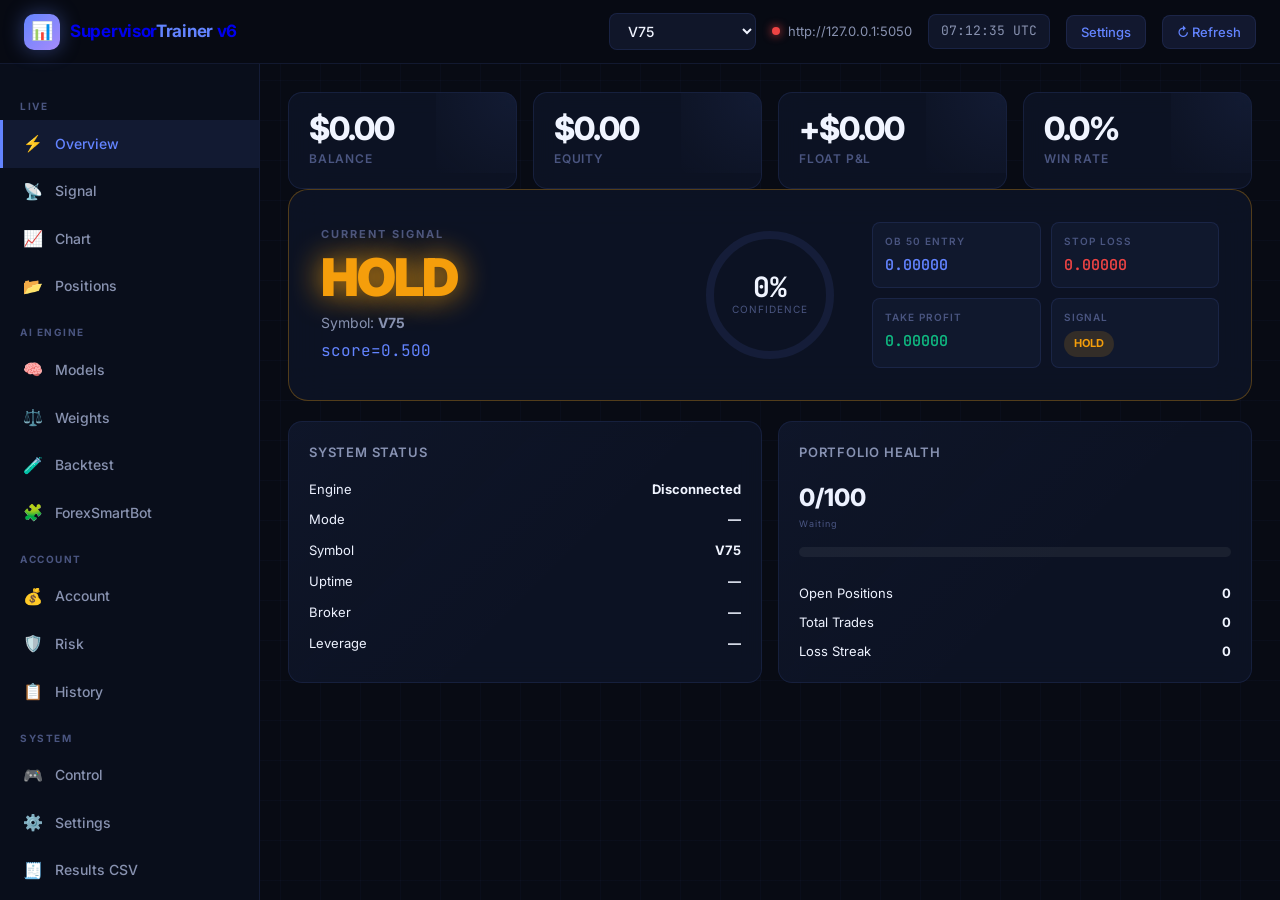
==== index.html @ 309af530 "Rename command_center.html to index.html" ====
<!DOCTYPE html>
<html lang="en">
<head>
  <meta charset="UTF-8" />
  <meta name="viewport" content="width=device-width,initial-scale=1" />
  <title>SupervisorTrainer Command Center v6</title>
  <link rel="stylesheet" href="./style.css" />
</head>
<body>
  <nav class="navbar">
    <button class="nav-hamburger" aria-label="menu">☰</button>
    <a href="#" class="nav-logo">
      <div class="nav-logo-icon">📊</div>
      <div class="nav-logo-text">Supervisor<span>Trainer</span> v6</div>
    </a>
    <div class="nav-spacer"></div>
    <select id="nav-symbol-select" class="nav-symbol-select">
      <optgroup label="Forex">
        <option value="EURUSD">EURUSD</option><option value="GBPUSD">GBPUSD</option><option value="USDJPY">USDJPY</option><option value="GBPJPY">GBPJPY</option><option value="AUDUSD">AUDUSD</option><option value="USDCAD">USDCAD</option><option value="USDCHF">USDCHF</option><option value="NZDUSD">NZDUSD</option><option value="EURJPY">EURJPY</option><option value="EURGBP">EURGBP</option><option value="EURAUD">EURAUD</option><option value="GBPCHF">GBPCHF</option>
      </optgroup>
      <optgroup label="Metals">
        <option value="XAUUSD">XAUUSD</option><option value="XAGUSD">XAGUSD</option>
      </optgroup>
      <optgroup label="Crypto">
        <option value="BTCUSD">BTCUSD</option><option value="ETHUSD">ETHUSD</option><option value="LTCUSD">LTCUSD</option><option value="XRPUSD">XRPUSD</option><option value="SOLUSD">SOLUSD</option>
      </optgroup>
      <optgroup label="Synthetics">
        <option value="V10">V10</option><option value="V25">V25</option><option value="V50">V50</option><option value="V75" selected>V75</option><option value="V100">V100</option><option value="CRASH300">CRASH300</option><option value="BOOM300">BOOM300</option><option value="CRASH500">CRASH500</option><option value="BOOM500">BOOM500</option><option value="CRASH1000">CRASH1000</option><option value="BOOM1000">BOOM1000</option>
      </optgroup>
    </select>
    <div class="nav-status"><span class="nav-dot"></span><span id="bridge-url">http://127.0.0.1:5050</span></div>
    <div class="nav-time" id="nav-time">--:--:-- UTC</div>
    <button class="nav-refresh-btn" id="nav-settings-btn">Settings</button>
    <button class="nav-refresh-btn" id="refresh-btn">↻ Refresh</button>
  </nav>

  <aside class="sidebar">
    <div class="sidebar-section-label">Live</div>
    <div class="sidebar-item active" data-section="section-overview"><span class="si-icon">⚡</span>Overview</div>
    <div class="sidebar-item" data-section="section-signal"><span class="si-icon">📡</span>Signal</div>
    <div class="sidebar-item" data-section="section-chart"><span class="si-icon">📈</span>Chart</div>
    <div class="sidebar-item" data-section="section-positions"><span class="si-icon">📂</span>Positions</div>

    <div class="sidebar-section-label">AI Engine</div>
    <div class="sidebar-item" data-section="section-models"><span class="si-icon">🧠</span>Models</div>
    <div class="sidebar-item" data-section="section-weights"><span class="si-icon">⚖️</span>Weights</div>
    <div class="sidebar-item" data-section="section-backtest"><span class="si-icon">🧪</span>Backtest</div>
    <div class="sidebar-item" data-section="section-forexsmartbot"><span class="si-icon">🧩</span>ForexSmartBot</div>

    <div class="sidebar-section-label">Account</div>
    <div class="sidebar-item" data-section="section-account"><span class="si-icon">💰</span>Account</div>
    <div class="sidebar-item" data-section="section-risk"><span class="si-icon">🛡️</span>Risk</div>
    <div class="sidebar-item" data-section="section-history"><span class="si-icon">📋</span>History</div>

    <div class="sidebar-section-label">System</div>
    <div class="sidebar-item" data-section="section-control"><span class="si-icon">🎮</span>Control</div>
    <div class="sidebar-item" data-section="section-settings"><span class="si-icon">⚙️</span>Settings</div>
    <div class="sidebar-item" data-section="section-results"><span class="si-icon">🧾</span>Results CSV</div>
    <div class="sidebar-item" data-section="section-log"><span class="si-icon">🖥️</span>Log</div>
    <div class="sidebar-footer"><div class="sidebar-version">Fast Poll: 2s</div></div>
  </aside>

  <main class="main">
    <section id="section-overview" class="section active">
      <div class="grid-4">
        <div class="stat-tile"><div class="stat-tile-val" id="acc-balance">$0.00</div><div class="stat-tile-label">Balance</div></div>
        <div class="stat-tile"><div class="stat-tile-val" id="acc-equity">$0.00</div><div class="stat-tile-label">Equity</div></div>
        <div class="stat-tile"><div class="stat-tile-val pos" id="acc-float">+$0.00</div><div class="stat-tile-label">Float P&amp;L</div></div>
        <div class="stat-tile"><div class="stat-tile-val" id="risk-winrate">0.0%</div><div class="stat-tile-label">Win Rate</div></div>
      </div>

      <div class="hero-card hold-glow">
        <div class="hero-grid">
          <div class="hero-left">
            <div class="hero-label">Current Signal</div>
            <div class="hero-signal HOLD" id="hero-signal-text">HOLD</div>
            <div class="hero-sub">Symbol: <b id="signal-symbol">V75</b></div>
            <div class="hero-score-big" id="hero-score-big">score=0.500</div>
          </div>
          <div class="hero-center">
            <div class="conf-ring-wrap">
              <svg viewBox="0 0 140 140">
                <circle class="conf-ring-bg" cx="70" cy="70" r="60"></circle>
                <circle id="conf-ring-fill" class="conf-ring-fill yellow" cx="70" cy="70" r="60"></circle>
              </svg>
              <div class="conf-ring-inner">
                <div class="conf-ring-pct" id="conf-ring-pct">0%</div>
                <div class="conf-ring-label">CONFIDENCE</div>
              </div>
            </div>
          </div>
          <div class="hero-right">
            <div class="ict-grid">
              <div class="ict-item"><div class="ict-item-label">OB 50 ENTRY</div><div class="ict-item-val accent" id="signal-ob50">0.00000</div></div>
              <div class="ict-item"><div class="ict-item-label">STOP LOSS</div><div class="ict-item-val red" id="signal-sl">0.00000</div></div>
              <div class="ict-item"><div class="ict-item-label">TAKE PROFIT</div><div class="ict-item-val green" id="signal-tp">0.00000</div></div>
              <div class="ict-item"><div class="ict-item-label">SIGNAL</div><div id="signal-badge"><span class="badge hold">HOLD</span></div></div>
            </div>
          </div>
        </div>
      </div>

      <div class="grid-2">
        <div class="card">
          <div class="card-header"><div class="card-title">System Status</div></div>
          <div style="display:grid;gap:10px;font-size:13px">
            <div style="display:flex;justify-content:space-between"><span>Engine</span><b id="status-engine">—</b></div>
            <div style="display:flex;justify-content:space-between"><span>Mode</span><b id="status-mode">—</b></div>
            <div style="display:flex;justify-content:space-between"><span>Symbol</span><b id="status-symbol">—</b></div>
            <div style="display:flex;justify-content:space-between"><span>Uptime</span><b id="status-uptime">—</b></div>
            <div style="display:flex;justify-content:space-between"><span>Broker</span><b id="acc-broker">—</b></div>
            <div style="display:flex;justify-content:space-between"><span>Leverage</span><b id="acc-leverage">—</b></div>
          </div>
        </div>
        <div class="card">
          <div class="card-header"><div class="card-title">Portfolio Health</div></div>
          <div class="health-ring-wrap">
            <div style="flex:1">
              <div class="health-score-num" id="health-score">0/100</div>
              <div class="health-score-lbl" id="health-status">Waiting</div>
              <div class="progress-wrap"><div class="progress-track"><div id="health-bar" class="progress-fill" style="width:0%"></div></div></div>
            </div>
          </div>
          <div style="display:grid;gap:8px;font-size:13px;margin-top:10px">
            <div style="display:flex;justify-content:space-between"><span>Open Positions</span><b id="risk-openpos">0</b></div>
            <div style="display:flex;justify-content:space-between"><span>Total Trades</span><b id="risk-trades">0</b></div>
            <div style="display:flex;justify-content:space-between"><span>Loss Streak</span><b id="risk-streak">0</b></div>
          </div>
        </div>
      </div>
    </section>

    <section id="section-signal" class="section">
      <div class="grid-2">
        <div class="card"><div class="card-header"><div class="card-title">ICT Levels</div></div>
          <div class="grid-2">
            <div class="ict-item"><div class="ict-item-label">OB TOP</div><div class="ict-item-val" id="ict-obtop">0.00000</div></div>
            <div class="ict-item"><div class="ict-item-label">OB BOTTOM</div><div class="ict-item-val" id="ict-obbot">0.00000</div></div>
            <div class="ict-item"><div class="ict-item-label">OB 50</div><div class="ict-item-val accent" id="ict-ob50">0.00000</div></div>
            <div class="ict-item"><div class="ict-item-label">FVG TOP</div><div class="ict-item-val" id="ict-fvgtop">0.00000</div></div>
            <div class="ict-item"><div class="ict-item-label">FVG BOTTOM</div><div class="ict-item-val" id="ict-fvgbot">0.00000</div></div>
            <div class="ict-item"><div class="ict-item-label">BOS</div><div class="ict-item-val yellow" id="ict-bos">—</div></div>
            <div class="ict-item"><div class="ict-item-label">SL</div><div class="ict-item-val red" id="ict-sl">0.00000</div></div>
            <div class="ict-item"><div class="ict-item-label">TP</div><div class="ict-item-val green" id="ict-tp">0.00000</div></div>
          </div>
        </div>
        <div class="card"><div class="card-header"><div class="card-title">Model Confidence</div></div><div id="model-confidence"></div></div>
      </div>
    </section>

    <section id="section-chart" class="section">
      <div class="card">
        <div class="card-header">
          <div class="card-title">Deriv Chart - Auto switches with selected market</div>
          <button class="btn btn-ghost btn-sm" id="chart-save-template-btn">Save Template</button>
          <button class="btn btn-ghost btn-sm" id="chart-download-template-btn">Download Template</button>
          <label class="btn btn-ghost btn-sm chart-upload-btn">
            Upload Template
            <input type="file" id="chart-upload-template-input" accept=".json,application/json" />
          </label>
          <button class="btn btn-primary btn-sm" id="chart-open-new-tab-btn">Open Deriv</button>
        </div>
        <p class="chart-note">For cross-device drawings, paste your Deriv shared layout URL in Settings. This dashboard will keep and restore it.</p>
        <div class="chart-wrap">
          <iframe id="deriv-chart-frame" title="Deriv Chart" loading="lazy" referrerpolicy="strict-origin-when-cross-origin"></iframe>
        </div>
        <div class="manual-warning">Manual trading is at your own risk. Rule #1: risk management first.</div>
        <div class="grid-2" style="margin-top:12px">
          <div class="card">
            <div class="card-header"><div class="card-title">Manual Trading</div></div>
            <div class="form-group"><label class="form-label">Side</label><input class="form-input" id="manual-side-label" value="BUY" readonly /></div>
            <div class="form-group"><label class="form-label">Lot</label><input class="form-input" id="manual-lot" type="number" step="0.01" value="0.01" /></div>
            <div class="form-group"><label class="form-label">Entry</label><input class="form-input" id="manual-entry" type="number" step="0.00001" /></div>
            <div class="form-group"><label class="form-label">Stop Loss</label><input class="form-input" id="manual-sl" type="number" step="0.00001" /></div>
            <div class="form-group"><label class="form-label">Take Profit</label><input class="form-input" id="manual-tp" type="number" step="0.00001" /></div>
            <div class="btn-row">
              <button class="btn btn-primary" id="manual-buy-btn">Manual Buy</button>
              <button class="btn btn-danger" id="manual-sell-btn">Manual Sell</button>
              <button class="btn btn-ghost" id="manual-reset-lines-btn">Reset Drag Lines</button>
            </div>
          </div>
          <div class="card">
            <div class="card-header"><div class="card-title">Drag SL / TP</div></div>
            <div id="manual-drag-board" class="manual-drag-board">
              <div class="drag-line drag-entry" id="drag-entry-line">ENTRY</div>
              <div class="drag-line drag-sl" id="drag-sl-line">SL</div>
              <div class="drag-line drag-tp" id="drag-tp-line">TP</div>
            </div>
            <p class="chart-note">Buy mode: drag SL below and TP above entry. Sell mode: opposite direction.</p>
          </div>
        </div>
        <div class="card" style="margin-top:12px">
          <div class="card-header"><div class="card-title">Trades On This Chart Symbol</div></div>
          <div class="table-wrap"><table class="data-table"><thead><tr><th>Ticket</th><th>Type</th><th>Entry</th><th>SL</th><th>TP</th><th>P&amp;L</th></tr></thead><tbody id="chart-positions-tbody"></tbody></table></div>
        </div>
      </div>
    </section>

    <section id="section-positions" class="section">
      <div class="card"><div class="card-header"><div class="card-title">Open Positions</div><button class="btn btn-danger btn-sm" data-action="close-all">Close All</button></div>
        <div class="table-wrap"><table class="data-table"><thead><tr><th>Ticket</th><th>Symbol</th><th>Type</th><th>Lot</th><th>Entry</th><th>SL / TP</th><th>P&amp;L</th></tr></thead><tbody id="positions-tbody"></tbody></table></div>
      </div>
    </section>

    <section id="section-models" class="section"><div class="card"><div class="card-header"><div class="card-title">AI Models</div><button class="btn btn-primary btn-sm" data-action="retrain">Retrain</button></div><div id="models-grid" class="grid-auto"></div></div></section>
    <section id="section-weights" class="section"><div class="card"><div class="card-header"><div class="card-title">Weights</div><button class="btn btn-ghost btn-sm" data-action="reset-weights">Reset Weights</button></div><div id="weights-list"></div></div></section>

    <section id="section-backtest" class="section">
      <div class="card"><div class="card-header"><div class="card-title">Backtest</div></div>
        <div class="form-group"><label class="form-label">Symbol</label><select id="bt-symbol-input" class="form-select"><option>EURUSD</option><option>GBPUSD</option><option>XAUUSD</option><option>BTCUSD</option><option>V75</option><option>CRASH500</option><option>BOOM500</option></select></div>
        <div class="form-group"><label class="form-label">Days</label><input class="form-input" id="bt-days-input" type="number" value="30"></div>
        <button class="btn btn-primary" data-action="run-backtest">Run Backtest</button>
        <div class="progress-wrap"><div class="progress-label"><span id="backtest-status">idle</span><span id="backtest-progress">0%</span></div><div class="progress-track"><div class="progress-fill" id="backtest-bar" style="width:0%"></div></div></div>
        <div class="grid-4">
          <div class="stat-tile"><div class="stat-tile-val" id="bt-symbol">—</div><div class="stat-tile-label">Symbol</div></div>
          <div class="stat-tile"><div class="stat-tile-val" id="bt-days">—</div><div class="stat-tile-label">Days</div></div>
          <div class="stat-tile"><div class="stat-tile-val" id="bt-trades">—</div><div class="stat-tile-label">Trades</div></div>
          <div class="stat-tile"><div class="stat-tile-val" id="bt-winrate">—</div><div class="stat-tile-label">Win Rate</div></div>
          <div class="stat-tile"><div class="stat-tile-val" id="bt-roi">—</div><div class="stat-tile-label">ROI</div></div>
          <div class="stat-tile"><div class="stat-tile-val" id="bt-maxdd">—</div><div class="stat-tile-label">Max DD</div></div>
          <div class="stat-tile"><div class="stat-tile-val" id="bt-sharpe">—</div><div class="stat-tile-label">Sharpe</div></div>
        </div>
      </div>
    </section>

    <section id="section-forexsmartbot" class="section">
      <div class="card">
        <div class="card-header">
          <div class="card-title">ForexSmartBot</div>
          <a id="forexsmartbot-open-link" class="btn btn-ghost btn-sm" href="http://127.0.0.1:8080/" target="_blank" rel="noreferrer">Open Full View</a>
        </div>
        <div class="subtle-note">Shared dashboard stack: same bridge, same models, separate app section.</div>
        <div class="iframe-shell">
          <iframe id="forexsmartbot-frame" title="ForexSmartBot dashboard" loading="lazy"></iframe>
        </div>
      </div>
    </section>

    <section id="section-account" class="section"><div class="grid-4">
      <div class="stat-tile"><div class="stat-tile-val" id="acc-balance2">$0.00</div><div class="stat-tile-label">Balance</div></div>
      <div class="stat-tile"><div class="stat-tile-val" id="acc-equity2">$0.00</div><div class="stat-tile-label">Equity</div></div>
      <div class="stat-tile"><div class="stat-tile-val" id="acc-float2">+$0.00</div><div class="stat-tile-label">Float</div></div>
      <div class="stat-tile"><div class="stat-tile-val" id="acc-margin">$0.00</div><div class="stat-tile-label">Margin</div></div>
      <div class="stat-tile"><div class="stat-tile-val" id="acc-marginlevel">0%</div><div class="stat-tile-label">Margin Level</div></div>
      <div class="stat-tile"><div class="stat-tile-val" id="risk-dailypnl">$0.00</div><div class="stat-tile-label">Daily P&amp;L</div></div>
    </div></section>

    <section id="section-risk" class="section"><div class="grid-2"><div class="card"><div class="card-header"><div class="card-title">Risk Settings</div></div><div style="display:grid;gap:10px"><div style="display:flex;justify-content:space-between"><span>Risk / Trade</span><b id="risk-pct">1.0%</b></div><div style="display:flex;justify-content:space-between"><span>Daily Limit</span><b id="risk-daily">5.0%</b></div><div style="display:flex;justify-content:space-between"><span>Max Drawdown</span><b id="risk-maxdd">10.0%</b></div></div></div><div class="card"><div class="card-header"><div class="card-title">Lot Calculator</div></div><div class="form-group"><label class="form-label">Balance</label><input class="form-input" type="number" id="calc-balance" value="10000"></div><div class="form-group"><label class="form-label">Risk %</label><input class="form-input" type="number" id="calc-risk" value="1"></div><div class="form-group"><label class="form-label">SL (pips)</label><input class="form-input" type="number" id="calc-sl" value="20"></div><button class="btn btn-primary btn-sm" onclick="calcLot()">Calculate</button><div id="calc-result" style="margin-top:12px;font-size:20px;font-weight:800"></div></div></div></section>

    <section id="section-history" class="section"><div class="card"><div class="card-header"><div class="card-title">History</div></div><div class="table-wrap"><table class="data-table"><thead><tr><th>Date</th><th>Symbol</th><th>Type</th><th>Lot</th><th>P&amp;L</th><th>Ticket</th><th>Note</th></tr></thead><tbody id="history-tbody"></tbody></table></div></div></section>

    <section id="section-control" class="section"><div class="grid-2">
      <div class="card"><div class="card-header"><div class="card-title">Trading Control</div></div><div class="btn-row"><button class="btn btn-primary" data-action="start-trading">Start</button><button class="btn btn-danger" data-action="stop-trading">Stop</button><button class="btn btn-ghost" data-action="pause">Pause</button><button class="btn btn-ghost" data-action="resume">Resume</button></div></div>
      <div class="card"><div class="card-header"><div class="card-title">Mode</div></div><div class="btn-row"><button class="btn btn-primary" data-action="mode-auto">Full Auto</button><button class="btn btn-ghost" data-action="mode-semi">Signal Only</button><button class="btn btn-ghost" data-action="mode-off">Off</button></div></div>
    </div></section>

    <section id="section-settings" class="section">
      <div class="grid-2">
        <div class="card">
          <div class="card-header"><div class="card-title">Backend Connection</div></div>
          <div class="form-group">
            <label class="form-label" for="settings-bridge-url">Bridge URL / Backend Key</label>
            <input class="form-input" id="settings-bridge-url" type="text" placeholder="https://your-cloudflare-url" />
          </div>
          <div class="form-group">
            <label class="form-label" for="settings-broker-select">Broker Mode</label>
            <select class="form-select" id="settings-broker-select">
              <option value="auto">Auto Detect (Recommended)</option>
              <option value="mt5">MetaTrader 5</option>
              <option value="deriv">Deriv</option>
            </select>
          </div>
          <div class="btn-row">
            <button class="btn btn-primary" id="settings-connect-toggle">Connect</button>
            <button class="btn btn-ghost" id="settings-save-btn">Save URL</button>
          </div>
          <div class="settings-state-grid">
            <div><span class="settings-k">Connection</span><b id="settings-connect-state">Disconnected</b></div>
            <div><span class="settings-k">Backend</span><b id="settings-backend-state">Unknown</b></div>
            <div><span class="settings-k">Last Sync</span><b id="settings-last-sync">Never</b></div>
            <div><span class="settings-k">Polling</span><b id="settings-poll-rate">2000 ms</b></div>
          </div>
          <label class="settings-check">
            <input id="settings-auto-symbol" type="checkbox" checked />
            <span>Auto sync selected symbol from backend / ingest</span>
          </label>
        </div>

        <div class="card">
          <div class="card-header"><div class="card-title">MT5 + Chart Sync</div></div>
          <div class="settings-state-grid">
            <div><span class="settings-k">MT Link</span><b id="settings-mt-link">Waiting</b></div>
            <div><span class="settings-k">MT Symbol</span><b id="settings-mt-symbol">-</b></div>
            <div><span class="settings-k">Ingest Bars</span><b id="settings-ingest-bars">0</b></div>
            <div><span class="settings-k">Ingest Time</span><b id="settings-ingest-time">-</b></div>
          </div>
          <div class="form-group">
            <label class="form-label" for="settings-deriv-layout-url">Deriv Shared Layout URL (optional)</label>
            <input class="form-input" id="settings-deriv-layout-url" type="text" placeholder="https://charts.deriv.com/deriv?t=..." />
          </div>
          <div class="btn-row">
            <button class="btn btn-ghost" id="settings-apply-layout-btn">Apply Layout URL</button>
          </div>
        </div>
      </div>
    </section>

    <section id="section-results" class="section"><div class="card"><div class="card-header"><div class="card-title">Supervisor Results CSV</div></div><div class="table-wrap"><table class="data-table"><thead><tr><th>Step</th><th>Date</th><th>Close</th><th>Ensemble</th><th>Signal</th><th>Actual</th></tr></thead><tbody id="results-tbody"></tbody></table></div></div></section>
    <section id="section-log" class="section"><div class="card"><div class="card-header"><div class="card-title">System Log</div></div><div class="log-terminal" id="log-terminal"></div></div></section>
  </main>

  <div id="model-info-modal" class="modal-backdrop">
    <div class="modal-card">
      <div class="modal-header">
        <h3 id="model-info-title">Model Info</h3>
        <button class="btn btn-ghost btn-sm" id="model-info-close-btn">Close</button>
      </div>
      <p id="model-info-body" class="modal-body"></p>
    </div>
  </div>

  <script src="./app.js"></script>
</body>
</html>
---- style.css ----
/* ═══════════════════════════════════════════════════
   SupervisorTrainer — Command Center v5
   Stack App Theme: Dark glass morphism
═══════════════════════════════════════════════════ */

/* ── Google Fonts ── */
@import url('https://fonts.googleapis.com/css2?family=Inter:wght@300;400;500;600;700;800;900&family=JetBrains+Mono:wght@400;500;600&display=swap');

/* ── CSS Variables ── */
:root {
  --bg-base:      #080b14;
  --bg-card:      rgba(14, 20, 38, 0.85);
  --bg-card2:     rgba(20, 28, 52, 0.70);
  --bg-sidebar:   rgba(10, 15, 28, 0.97);
  --bg-nav:       rgba(8, 11, 20, 0.98);
  --border:       rgba(99, 132, 255, 0.12);
  --border-glow:  rgba(99, 132, 255, 0.35);
  --accent:       #6384ff;
  --accent2:      #a78bfa;
  --accent3:      #34d399;
  --green:        #10b981;
  --green-glow:   rgba(16,185,129,0.25);
  --red:          #ef4444;
  --red-glow:     rgba(239,68,68,0.25);
  --yellow:       #f59e0b;
  --yellow-glow:  rgba(245,158,11,0.20);
  --blue:         #3b82f6;
  --text-primary: #f0f4ff;
  --text-sec:     #8892b0;
  --text-muted:   #4a5580;
  --mono:         'JetBrains Mono', monospace;
  --sans:         'Inter', sans-serif;
  --sidebar-w:    260px;
  --nav-h:        64px;
  --radius:       14px;
  --radius-sm:    8px;
  --shadow:       0 8px 32px rgba(0,0,0,0.5);
  --glow-accent:  0 0 30px rgba(99,132,255,0.15);
}

/* ── Reset ── */
*, *::before, *::after { box-sizing: border-box; margin: 0; padding: 0; }
html { scroll-behavior: smooth; }
body {
  font-family: var(--sans);
  background: var(--bg-base);
  color: var(--text-primary);
  min-height: 100vh;
  overflow-x: hidden;
  line-height: 1.6;
}

/* ── Scrollbar ── */
::-webkit-scrollbar { width: 6px; height: 6px; }
::-webkit-scrollbar-track { background: transparent; }
::-webkit-scrollbar-thumb { background: rgba(99,132,255,0.3); border-radius: 3px; }
::-webkit-scrollbar-thumb:hover { background: var(--accent); }

/* ── Background Grid ── */
body::before {
  content: '';
  position: fixed; inset: 0; z-index: 0;
  background-image:
    linear-gradient(rgba(99,132,255,0.03) 1px, transparent 1px),
    linear-gradient(90deg, rgba(99,132,255,0.03) 1px, transparent 1px);
  background-size: 40px 40px;
  pointer-events: none;
}

/* ════════════════════════════════════════
   TOP NAVBAR
════════════════════════════════════════ */
.navbar {
  position: fixed; top: 0; left: 0; right: 0;
  height: var(--nav-h); z-index: 1000;
  background: var(--bg-nav);
  border-bottom: 1px solid var(--border);
  display: flex; align-items: center;
  padding: 0 24px; gap: 16px;
  backdrop-filter: blur(20px);
  -webkit-backdrop-filter: blur(20px);
}

.nav-logo {
  display: flex; align-items: center; gap: 10px;
  text-decoration: none;
  flex-shrink: 0;
}
.nav-logo-icon {
  width: 36px; height: 36px; border-radius: 10px;
  background: linear-gradient(135deg, var(--accent), var(--accent2));
  display: flex; align-items: center; justify-content: center;
  font-size: 18px; box-shadow: 0 0 20px rgba(99,132,255,0.4);
}
.nav-logo-text { font-size: 17px; font-weight: 700; letter-spacing: -0.3px; }
.nav-logo-text span { color: var(--accent); }

.nav-spacer { flex: 1; }

.nav-symbol-select {
  background: var(--bg-card2);
  border: 1px solid var(--border);
  color: var(--text-primary);
  padding: 8px 14px;
  border-radius: var(--radius-sm);
  font-family: var(--sans); font-size: 14px; font-weight: 500;
  cursor: pointer; outline: none;
  transition: border-color 0.2s;
}
.nav-symbol-select:hover { border-color: var(--accent); }

.nav-status {
  display: flex; align-items: center; gap: 8px;
  font-size: 13px; color: var(--text-sec);
}
.nav-dot {
  width: 8px; height: 8px; border-radius: 50%;
  background: var(--green);
  box-shadow: 0 0 8px var(--green);
  animation: pulse-dot 2s ease-in-out infinite;
}
@keyframes pulse-dot {
  0%,100% { opacity:1; transform:scale(1); }
  50% { opacity:0.6; transform:scale(1.3); }
}

.nav-refresh-btn {
  background: rgba(99,132,255,0.12);
  border: 1px solid var(--border);
  color: var(--accent);
  padding: 8px 14px; border-radius: var(--radius-sm);
  font-size: 13px; font-weight: 500; cursor: pointer;
  transition: all 0.2s; font-family: var(--sans);
}
.nav-refresh-btn:hover {
  background: rgba(99,132,255,0.22);
  border-color: var(--accent);
  box-shadow: var(--glow-accent);
}

.subtle-note {
  color: var(--text-sec);
  font-size: 13px;
  margin-bottom: 14px;
}

.iframe-shell {
  border: 1px solid var(--border);
  border-radius: var(--radius);
  overflow: hidden;
  background: rgba(8, 11, 20, 0.85);
  min-height: 820px;
}

.iframe-shell iframe {
  width: 100%;
  min-height: 820px;
  border: 0;
  background: transparent;
}

.nav-time {
  font-family: var(--mono); font-size: 13px;
  color: var(--text-sec);
  background: var(--bg-card2);
  padding: 6px 12px; border-radius: var(--radius-sm);
  border: 1px solid var(--border);
}

/* hamburger */
.nav-hamburger {
  display: none; background: none; border: none;
  color: var(--text-primary); font-size: 22px;
  cursor: pointer; padding: 4px; margin-right: 8px;
}

/* ════════════════════════════════════════
   SIDEBAR
════════════════════════════════════════ */
.sidebar {
  position: fixed;
  top: var(--nav-h); left: 0; bottom: 0;
  width: var(--sidebar-w); z-index: 900;
  background: var(--bg-sidebar);
  border-right: 1px solid var(--border);
  display: flex; flex-direction: column;
  padding: 20px 0;
  overflow-y: auto;
  transition: transform 0.3s ease;
}

.sidebar-section-label {
  font-size: 10px; font-weight: 700;
  letter-spacing: 1.5px; text-transform: uppercase;
  color: var(--text-muted); padding: 14px 20px 6px;
}

.sidebar-item {
  display: flex; align-items: center; gap: 12px;
  padding: 11px 20px; cursor: pointer;
  font-size: 14px; font-weight: 500;
  color: var(--text-sec);
  border-left: 3px solid transparent;
  transition: all 0.2s; text-decoration: none;
  position: relative;
}
.sidebar-item:hover {
  color: var(--text-primary);
  background: rgba(99,132,255,0.06);
  border-left-color: rgba(99,132,255,0.4);
}
.sidebar-item.active {
  color: var(--accent);
  background: rgba(99,132,255,0.10);
  border-left-color: var(--accent);
}
.sidebar-item .si-icon { font-size: 16px; width: 20px; text-align: center; }
.sidebar-item .si-badge {
  margin-left: auto; font-size: 11px; font-weight: 600;
  background: rgba(99,132,255,0.2); color: var(--accent);
  padding: 2px 7px; border-radius: 20px;
}
.sidebar-item .si-badge.green { background: rgba(16,185,129,0.2); color: var(--green); }
.sidebar-item .si-badge.red   { background: rgba(239,68,68,0.2);  color: var(--red); }

.sidebar-divider {
  height: 1px; background: var(--border);
  margin: 10px 20px;
}

.sidebar-footer {
  margin-top: auto; padding: 16px 20px;
  border-top: 1px solid var(--border);
}
.sidebar-version {
  font-size: 11px; color: var(--text-muted);
  font-family: var(--mono);
}

/* ════════════════════════════════════════
   MAIN CONTENT
════════════════════════════════════════ */
.main {
  margin-left: var(--sidebar-w);
  padding-top: var(--nav-h);
  min-height: 100vh;
  position: relative; z-index: 1;
}

.section {
  display: none; padding: 28px 28px 60px;
  animation: fadeIn 0.3s ease;
}
.section.active { display: block; }
@keyframes fadeIn { from { opacity:0; transform:translateY(8px); } to { opacity:1; transform:none; } }

.section-header {
  display: flex; align-items: center; gap: 12px;
  margin-bottom: 24px;
}
.section-title {
  font-size: 22px; font-weight: 800; letter-spacing: -0.5px;
}
.section-subtitle {
  font-size: 13px; color: var(--text-sec); margin-top: 2px;
}
.section-actions { margin-left: auto; display: flex; gap: 10px; }

/* ════════════════════════════════════════
   CARDS / GLASS PANELS
════════════════════════════════════════ */
.card {
  background: var(--bg-card);
  border: 1px solid var(--border);
  border-radius: var(--radius);
  padding: 20px;
  backdrop-filter: blur(12px);
  -webkit-backdrop-filter: blur(12px);
  transition: border-color 0.25s, box-shadow 0.25s;
  position: relative; overflow: hidden;
}
.card:hover {
  border-color: var(--border-glow);
  box-shadow: var(--glow-accent);
}
.card::before {
  content: '';
  position: absolute; inset: 0;
  background: linear-gradient(135deg, rgba(99,132,255,0.03) 0%, transparent 60%);
  pointer-events: none;
}

.card-header {
  display: flex; align-items: center; gap: 10px;
  margin-bottom: 16px;
}
.card-title {
  font-size: 13px; font-weight: 600;
  text-transform: uppercase; letter-spacing: 0.8px;
  color: var(--text-sec);
}
.card-badge {
  font-size: 11px; padding: 2px 8px; border-radius: 20px;
  font-weight: 600;
}

/* ── Grid layouts ── */
.grid-4 { display: grid; grid-template-columns: repeat(4,1fr); gap: 16px; }
.grid-3 { display: grid; grid-template-columns: repeat(3,1fr); gap: 16px; }
.grid-2 { display: grid; grid-template-columns: repeat(2,1fr); gap: 16px; }
.grid-auto { display: grid; grid-template-columns: repeat(auto-fill,minmax(280px,1fr)); gap: 16px; }

/* ════════════════════════════════════════
   HERO SIGNAL CARD
════════════════════════════════════════ */
.hero-card {
  background: var(--bg-card);
  border: 1px solid var(--border);
  border-radius: 20px;
  padding: 32px;
  position: relative; overflow: hidden;
  margin-bottom: 20px;
  backdrop-filter: blur(20px);
}
.hero-card.buy-glow  { border-color: rgba(16,185,129,0.4); box-shadow: 0 0 60px rgba(16,185,129,0.1); }
.hero-card.sell-glow { border-color: rgba(239,68,68,0.4);  box-shadow: 0 0 60px rgba(239,68,68,0.1); }
.hero-card.hold-glow { border-color: rgba(245,158,11,0.3); }

.hero-grid {
  display: grid; grid-template-columns: 1fr auto 1fr;
  align-items: center; gap: 32px;
}

.hero-left {}
.hero-label {
  font-size: 11px; font-weight: 700; letter-spacing: 2px;
  text-transform: uppercase; color: var(--text-muted); margin-bottom: 8px;
}
.hero-signal {
  font-size: 52px; font-weight: 900; line-height: 1;
  letter-spacing: -2px; margin-bottom: 8px;
}
.hero-signal.BUY  { color: var(--green);  text-shadow: 0 0 30px var(--green); }
.hero-signal.SELL { color: var(--red);    text-shadow: 0 0 30px var(--red); }
.hero-signal.HOLD { color: var(--yellow); text-shadow: 0 0 30px var(--yellow); }

.hero-sub { font-size: 14px; color: var(--text-sec); }
.hero-score-big {
  font-family: var(--mono); font-size: 16px;
  color: var(--accent); margin-top: 4px;
}

/* Confidence ring */
.hero-center { display: flex; justify-content: center; }
.conf-ring-wrap {
  position: relative; width: 140px; height: 140px;
}
.conf-ring-wrap svg { position: absolute; inset: 0; transform: rotate(-90deg); }
.conf-ring-bg { fill: none; stroke: rgba(99,132,255,0.1); stroke-width: 8; }
.conf-ring-fill {
  fill: none; stroke-width: 8; stroke-linecap: round;
  stroke-dasharray: 380; stroke-dashoffset: 380;
  transition: stroke-dashoffset 1.2s cubic-bezier(0.4,0,0.2,1);
}
.conf-ring-fill.green { stroke: var(--green); filter: drop-shadow(0 0 6px var(--green)); }
.conf-ring-fill.red   { stroke: var(--red);   filter: drop-shadow(0 0 6px var(--red)); }
.conf-ring-fill.yellow{ stroke: var(--yellow);filter: drop-shadow(0 0 6px var(--yellow)); }

.conf-ring-inner {
  position: absolute; inset: 0;
  display: flex; flex-direction: column;
  align-items: center; justify-content: center;
}
.conf-ring-pct {
  font-family: var(--mono); font-size: 28px; font-weight: 700;
  line-height: 1;
}
.conf-ring-label { font-size: 10px; color: var(--text-muted); letter-spacing: 1px; }

/* Hero right — ICT levels */
.hero-right {}
.ict-grid {
  display: grid; grid-template-columns: 1fr 1fr; gap: 10px;
}
.ict-item {
  background: rgba(99,132,255,0.05);
  border: 1px solid var(--border);
  border-radius: var(--radius-sm); padding: 10px 12px;
}
.ict-item-label {
  font-size: 10px; font-weight: 600; letter-spacing: 1px;
  text-transform: uppercase; color: var(--text-muted); margin-bottom: 4px;
}
.ict-item-val {
  font-family: var(--mono); font-size: 15px; font-weight: 600;
}
.ict-item-val.green { color: var(--green); }
.ict-item-val.red   { color: var(--red); }
.ict-item-val.accent{ color: var(--accent); }
.ict-item-val.yellow{ color: var(--yellow); }

/* ════════════════════════════════════════
   STAT TILES
════════════════════════════════════════ */
.stat-tile {
  background: var(--bg-card);
  border: 1px solid var(--border);
  border-radius: var(--radius); padding: 20px;
  display: flex; flex-direction: column;
  backdrop-filter: blur(12px);
  transition: all 0.25s; position: relative; overflow: hidden;
}
.stat-tile:hover { border-color: var(--border-glow); transform: translateY(-2px); }
.stat-tile-icon {
  font-size: 22px; margin-bottom: 12px;
  display: inline-flex; width: 44px; height: 44px;
  align-items: center; justify-content: center;
  border-radius: 10px; background: rgba(99,132,255,0.1);
}
.stat-tile-val {
  font-size: 32px; font-weight: 800; letter-spacing: -1px;
  line-height: 1; margin-bottom: 4px;
}
.stat-tile-label {
  font-size: 12px; color: var(--text-muted);
  text-transform: uppercase; letter-spacing: 0.8px; font-weight: 600;
}
.stat-tile-sub {
  font-size: 12px; color: var(--text-sec); margin-top: 6px;
}
.stat-tile-trend {
  margin-top: auto; padding-top: 12px;
  font-size: 12px; font-weight: 600;
}
.stat-tile-trend.up   { color: var(--green); }
.stat-tile-trend.down { color: var(--red); }

/* accent corner glow */
.stat-tile::after {
  content: '';
  position: absolute; top: 0; right: 0;
  width: 80px; height: 80px;
  background: radial-gradient(circle at top right, rgba(99,132,255,0.08), transparent);
  pointer-events: none;
}

/* ════════════════════════════════════════
   MODEL CARDS
════════════════════════════════════════ */
.model-card {
  background: var(--bg-card);
  border: 1px solid var(--border);
  border-radius: var(--radius); padding: 18px;
  transition: all 0.25s; cursor: pointer;
  position: relative;
}
.model-card:hover {
  border-color: var(--border-glow);
  transform: translateY(-3px);
  box-shadow: 0 12px 40px rgba(0,0,0,0.4), var(--glow-accent);
}
.model-card-top {
  display: flex; align-items: flex-start; gap: 12px; margin-bottom: 14px;
}
.model-card-icon {
  width: 40px; height: 40px; border-radius: 10px;
  display: flex; align-items: center; justify-content: center;
  font-size: 18px; flex-shrink: 0;
}
.model-card-name { font-size: 14px; font-weight: 700; }
.model-card-spec { font-size: 11px; color: var(--text-sec); margin-top: 2px; }
.model-card-action {
  margin-left: auto; font-size: 12px; font-weight: 700;
  padding: 4px 10px; border-radius: 20px;
}
.model-card-action.BUY  { background: rgba(16,185,129,0.15); color: var(--green); }
.model-card-action.SELL { background: rgba(239,68,68,0.15);  color: var(--red); }
.model-card-action.HOLD { background: rgba(245,158,11,0.15); color: var(--yellow); }

.model-bar-wrap { margin-bottom: 12px; }
.model-bar-label {
  display: flex; justify-content: space-between;
  font-size: 11px; color: var(--text-muted); margin-bottom: 5px;
}
.model-bar-track {
  height: 6px; background: rgba(255,255,255,0.06);
  border-radius: 3px; overflow: hidden; position: relative;
}
.model-bar-fill {
  height: 100%; border-radius: 3px;
  transition: width 1s cubic-bezier(0.4,0,0.2,1);
}
.model-bar-fill.green  { background: linear-gradient(90deg,var(--green),#6ee7b7); }
.model-bar-fill.red    { background: linear-gradient(90deg,var(--red),#fca5a5); }
.model-bar-fill.yellow { background: linear-gradient(90deg,var(--yellow),#fcd34d); }
.model-bar-fill.accent { background: linear-gradient(90deg,var(--accent),var(--accent2)); }

.model-card-footer {
  display: flex; justify-content: space-between; align-items: center;
  padding-top: 12px; border-top: 1px solid var(--border);
  font-size: 11px; color: var(--text-muted);
}
.model-card-weight { font-family: var(--mono); color: var(--accent); font-weight: 600; }
.model-card-acc { font-family: var(--mono); }

/* ════════════════════════════════════════
   MANAGER STATUS BAR
════════════════════════════════════════ */
.manager-row {
  display: grid; grid-template-columns: repeat(4,1fr); gap: 14px;
  margin-bottom: 24px;
}
.manager-tile {
  background: var(--bg-card);
  border: 1px solid var(--border);
  border-radius: var(--radius); padding: 16px;
  display: flex; align-items: center; gap: 14px;
  transition: all 0.2s;
}
.manager-tile:hover { border-color: var(--border-glow); }
.manager-tile-icon {
  font-size: 24px; width: 48px; height: 48px;
  display: flex; align-items: center; justify-content: center;
  border-radius: 12px; flex-shrink: 0;
}
.manager-tile-name { font-size: 14px; font-weight: 700; }
.manager-tile-role { font-size: 11px; color: var(--text-muted); }
.manager-tile-status {
  margin-left: auto; font-size: 11px; font-weight: 600;
  padding: 3px 9px; border-radius: 20px;
}
.manager-tile-status.online  { background: rgba(16,185,129,0.15); color: var(--green); }
.manager-tile-status.offline { background: rgba(239,68,68,0.15);  color: var(--red); }

/* ════════════════════════════════════════
   TABLE
════════════════════════════════════════ */
.data-table {
  width: 100%; border-collapse: collapse;
  font-size: 13px;
}
.data-table thead tr {
  border-bottom: 1px solid var(--border);
}
.data-table th {
  text-align: left; padding: 10px 14px;
  font-size: 11px; font-weight: 700;
  text-transform: uppercase; letter-spacing: 0.8px;
  color: var(--text-muted);
}
.data-table td {
  padding: 12px 14px;
  border-bottom: 1px solid rgba(99,132,255,0.06);
  font-family: var(--mono); font-size: 13px;
}
.data-table tbody tr { transition: background 0.15s; }
.data-table tbody tr:hover { background: rgba(99,132,255,0.04); }
.data-table .badge {
  display: inline-block; font-size: 11px; font-weight: 700;
  padding: 3px 9px; border-radius: 20px;
}
.data-table .badge.buy  { background: rgba(16,185,129,0.15); color: var(--green); }
.data-table .badge.sell { background: rgba(239,68,68,0.15);  color: var(--red); }
.data-table .badge.hold { background: rgba(245,158,11,0.15); color: var(--yellow); }
.data-table .badge.live { background: rgba(99,132,255,0.15); color: var(--accent); }
.data-table .pos { color: var(--green); }
.data-table .neg { color: var(--red); }

.badge {
  display: inline-flex;
  align-items: center;
  justify-content: center;
  font-size: 11px;
  font-weight: 700;
  padding: 4px 10px;
  border-radius: 20px;
}
.badge.buy  { background: rgba(16,185,129,0.15); color: var(--green); }
.badge.sell { background: rgba(239,68,68,0.15);  color: var(--red); }
.badge.hold { background: rgba(245,158,11,0.15); color: var(--yellow); }

/* ════════════════════════════════════════
   LOG TERMINAL
════════════════════════════════════════ */
.log-terminal {
  background: #050810;
  border: 1px solid var(--border);
  border-radius: var(--radius);
  padding: 16px; height: 340px;
  overflow-y: auto; font-family: var(--mono);
  font-size: 12px; line-height: 1.7;
}
.log-entry { display: flex; gap: 10px; }
.log-time  { color: var(--text-muted); flex-shrink: 0; }
.log-text.info    { color: #a0aec0; }
.log-text.success { color: var(--green); }
.log-text.warn    { color: var(--yellow); }
.log-text.error   { color: var(--red); }
.log-text.trade   { color: var(--accent); font-weight: 600; }
.log-text.head    { color: var(--accent2); }

/* ════════════════════════════════════════
   WEIGHT BARS
════════════════════════════════════════ */
.weight-row {
  display: flex; align-items: center; gap: 12px;
  padding: 10px 0; border-bottom: 1px solid rgba(99,132,255,0.06);
}
.weight-row:last-child { border-bottom: none; }
.weight-name { width: 180px; font-size: 13px; font-weight: 500; flex-shrink: 0; }
.weight-bar  { flex: 1; height: 8px; background: rgba(255,255,255,0.05); border-radius: 4px; overflow: hidden; }
.weight-fill { height: 100%; border-radius: 4px; transition: width 1s ease; }
.weight-pct  { width: 50px; text-align: right; font-family: var(--mono); font-size: 13px; color: var(--accent); }
.weight-trades{ width: 70px; text-align: right; font-size: 12px; color: var(--text-muted); }

/* ════════════════════════════════════════
   BUTTONS
════════════════════════════════════════ */
.btn {
  display: inline-flex; align-items: center; gap: 6px;
  padding: 9px 18px; border-radius: var(--radius-sm);
  font-size: 13px; font-weight: 600;
  cursor: pointer; border: none; transition: all 0.2s;
  font-family: var(--sans);
}
.btn-primary {
  background: linear-gradient(135deg, var(--accent), var(--accent2));
  color: #fff; box-shadow: 0 4px 15px rgba(99,132,255,0.35);
}
.btn-primary:hover { transform: translateY(-1px); box-shadow: 0 6px 20px rgba(99,132,255,0.5); }
.btn-ghost {
  background: rgba(99,132,255,0.08);
  border: 1px solid var(--border);
  color: var(--text-sec);
}
.btn-ghost:hover { border-color: var(--accent); color: var(--accent); background: rgba(99,132,255,0.14); }
.btn-danger {
  background: rgba(239,68,68,0.1);
  border: 1px solid rgba(239,68,68,0.3);
  color: var(--red);
}
.btn-danger:hover { background: rgba(239,68,68,0.2); }
.btn-sm { padding: 6px 12px; font-size: 12px; }

/* ════════════════════════════════════════
   INPUT / FORM
════════════════════════════════════════ */
.form-group { margin-bottom: 18px; }
.form-label {
  display: block; font-size: 12px; font-weight: 600;
  color: var(--text-sec); margin-bottom: 6px;
  text-transform: uppercase; letter-spacing: 0.5px;
}
.form-input, .form-select {
  width: 100%;
  background: rgba(255,255,255,0.04);
  border: 1px solid var(--border);
  color: var(--text-primary);
  padding: 10px 14px; border-radius: var(--radius-sm);
  font-size: 14px; font-family: var(--sans);
  outline: none; transition: border-color 0.2s;
}
.form-input:focus, .form-select:focus { border-color: var(--accent); }
.form-input::placeholder { color: var(--text-muted); }

/* ════════════════════════════════════════
   TOGGLE SWITCH
════════════════════════════════════════ */
.toggle-wrap { display: flex; align-items: center; justify-content: space-between; padding: 10px 0; }
.toggle-label { font-size: 14px; font-weight: 500; }
.toggle-desc  { font-size: 12px; color: var(--text-muted); margin-top: 2px; }
.toggle-input { display: none; }
.toggle-slider {
  position: relative; width: 46px; height: 26px;
  background: rgba(255,255,255,0.1); border-radius: 13px;
  cursor: pointer; transition: background 0.3s;
  flex-shrink: 0;
}
.toggle-slider::after {
  content: ''; position: absolute;
  top: 3px; left: 3px;
  width: 20px; height: 20px;
  background: #fff; border-radius: 50%;
  transition: transform 0.3s;
}
.toggle-input:checked + .toggle-slider { background: var(--accent); }
.toggle-input:checked + .toggle-slider::after { transform: translateX(20px); }

/* ════════════════════════════════════════
   PROGRESS BAR
════════════════════════════════════════ */
.progress-wrap { margin: 16px 0; }
.progress-label {
  display: flex; justify-content: space-between;
  font-size: 12px; margin-bottom: 6px;
}
.progress-track {
  height: 10px; background: rgba(255,255,255,0.06);
  border-radius: 5px; overflow: hidden;
}
.progress-fill {
  height: 100%; background: linear-gradient(90deg, var(--accent), var(--accent2));
  border-radius: 5px; transition: width 0.4s ease;
  position: relative;
}
.progress-fill::after {
  content: ''; position: absolute; right: 0; top: 0; bottom: 0;
  width: 20px;
  background: linear-gradient(90deg, transparent, rgba(255,255,255,0.3));
  animation: shimmer 1.5s ease-in-out infinite;
}
@keyframes shimmer { 0%,100%{opacity:0} 50%{opacity:1} }

/* ════════════════════════════════════════
   ALERT BANNER
════════════════════════════════════════ */
.alert {
  padding: 12px 16px; border-radius: var(--radius-sm);
  font-size: 13px; font-weight: 500;
  display: flex; align-items: center; gap: 10px;
  margin-bottom: 14px;
}
.alert.info    { background: rgba(99,132,255,0.1);  border: 1px solid rgba(99,132,255,0.2);  color: var(--accent); }
.alert.success { background: rgba(16,185,129,0.1);  border: 1px solid rgba(16,185,129,0.2);  color: var(--green); }
.alert.warning { background: rgba(245,158,11,0.1);  border: 1px solid rgba(245,158,11,0.2);  color: var(--yellow); }
.alert.danger  { background: rgba(239,68,68,0.1);   border: 1px solid rgba(239,68,68,0.2);   color: var(--red); }

/* ════════════════════════════════════════
   PORTFOLIO HEALTH RING
════════════════════════════════════════ */
.health-ring-wrap { display: flex; align-items: center; gap: 24px; }
.health-ring { position: relative; width: 100px; height: 100px; }
.health-ring svg { transform: rotate(-90deg); }
.health-score-center {
  position: absolute; inset: 0;
  display: flex; flex-direction: column;
  align-items: center; justify-content: center;
}
.health-score-num { font-size: 24px; font-weight: 800; }
.health-score-lbl { font-size: 9px; color: var(--text-muted); letter-spacing: 1px; }

/* ════════════════════════════════════════
   BOTTOM TAB BAR (mobile)
════════════════════════════════════════ */
.bottom-tabs {
  display: none;
  position: fixed; bottom: 0; left: 0; right: 0;
  background: var(--bg-nav);
  border-top: 1px solid var(--border);
  z-index: 1000; padding: 8px 0 env(safe-area-inset-bottom);
}
.bottom-tabs-inner {
  display: flex; justify-content: space-around;
}
.btab {
  display: flex; flex-direction: column; align-items: center; gap: 3px;
  padding: 6px 12px; border-radius: 10px; cursor: pointer;
  font-size: 10px; color: var(--text-muted);
  transition: color 0.2s; border: none; background: none;
  font-family: var(--sans); font-weight: 500;
}
.btab.active { color: var(--accent); }
.btab-icon { font-size: 20px; }

/* ════════════════════════════════════════
   DIVIDER / LABELS
════════════════════════════════════════ */
.divider { height: 1px; background: var(--border); margin: 24px 0; }
.label-tag {
  display: inline-flex; align-items: center; gap: 4px;
  font-size: 11px; font-weight: 700; padding: 3px 9px;
  border-radius: 20px; text-transform: uppercase; letter-spacing: 0.5px;
}
.label-tag.green  { background: rgba(16,185,129,0.12); color: var(--green); border:1px solid rgba(16,185,129,0.25); }
.label-tag.red    { background: rgba(239,68,68,0.12);  color: var(--red);   border:1px solid rgba(239,68,68,0.25); }
.label-tag.yellow { background: rgba(245,158,11,0.12); color: var(--yellow);border:1px solid rgba(245,158,11,0.25); }
.label-tag.accent { background: rgba(99,132,255,0.12); color: var(--accent);border:1px solid rgba(99,132,255,0.25); }
.label-tag.purple { background: rgba(167,139,250,0.12);color: var(--accent2);border:1px solid rgba(167,139,250,0.25); }

/* ════════════════════════════════════════
   RESPONSIVE
════════════════════════════════════════ */
@media(max-width:1100px) {
  .grid-4 { grid-template-columns: repeat(2,1fr); }
  .manager-row { grid-template-columns: repeat(2,1fr); }
}
@media(max-width:900px) {
  .sidebar { transform: translateX(-100%); }
  .sidebar.open { transform: none; }
  .main { margin-left: 0; }
  .nav-hamburger { display: block; }
  .hero-grid { grid-template-columns: 1fr; }
  .hero-center { display: none; }
  .bottom-tabs { display: block; }
  .main { padding-bottom: 80px; }
  .section { padding: 20px 16px 80px; }
}
@media(max-width:600px) {
  .grid-4,.grid-3,.grid-2 { grid-template-columns: 1fr; }
  .manager-row { grid-template-columns: 1fr; }
  .hero-signal { font-size: 38px; }
  .nav-time { display: none; }
}

/* New controls */
.btn-row {
  display: flex;
  gap: 10px;
  flex-wrap: wrap;
}

.chart-note {
  margin-bottom: 12px;
  color: var(--text-sec);
  font-size: 12px;
}

.chart-wrap {
  border: 1px solid var(--border);
  border-radius: var(--radius);
  overflow: hidden;
  min-height: 640px;
  background: #050810;
}

.manual-warning {
  margin-top: 10px;
  border: 1px solid rgba(245, 158, 11, 0.4);
  background: rgba(245, 158, 11, 0.12);
  color: #fbbf24;
  border-radius: var(--radius-sm);
  padding: 10px 12px;
  font-size: 12px;
  font-weight: 600;
}

#deriv-chart-frame {
  width: 100%;
  height: 640px;
  border: 0;
  display: block;
}

.manual-drag-board {
  height: 260px;
  border-radius: var(--radius-sm);
  border: 1px solid var(--border);
  background: linear-gradient(180deg, rgba(99, 132, 255, 0.1), rgba(8, 11, 20, 0.8));
  position: relative;
  overflow: hidden;
}

.drag-line {
  position: absolute;
  left: 10px;
  right: 10px;
  height: 2px;
  cursor: ns-resize;
  user-select: none;
}

.drag-line::after {
  content: attr(id);
  position: absolute;
  right: 0;
  top: -14px;
  font-size: 10px;
  font-family: var(--mono);
}

.drag-entry {
  top: 50%;
  background: var(--accent);
  cursor: default;
}
.drag-entry::after { content: "ENTRY"; color: var(--accent); }

.drag-sl {
  top: 70%;
  background: var(--red);
}
.drag-sl::after { content: "SL"; color: var(--red); }

.drag-tp {
  top: 30%;
  background: var(--green);
}
.drag-tp::after { content: "TP"; color: var(--green); }

.chart-upload-btn {
  position: relative;
  overflow: hidden;
}

.chart-upload-btn input {
  position: absolute;
  inset: 0;
  opacity: 0;
  cursor: pointer;
}

.settings-state-grid {
  display: grid;
  grid-template-columns: repeat(2, minmax(0, 1fr));
  gap: 10px;
  margin: 12px 0;
}

.settings-state-grid > div {
  border: 1px solid var(--border);
  border-radius: var(--radius-sm);
  padding: 10px;
  background: rgba(99, 132, 255, 0.04);
  display: flex;
  justify-content: space-between;
  gap: 12px;
  align-items: center;
}

.settings-k {
  color: var(--text-muted);
  font-size: 11px;
  text-transform: uppercase;
  letter-spacing: 0.7px;
}

.settings-check {
  display: flex;
  align-items: center;
  gap: 10px;
  margin-top: 8px;
  color: var(--text-sec);
  font-size: 13px;
}

.settings-check input {
  accent-color: var(--accent);
}

.nav-status {
  user-select: none;
}

.modal-backdrop {
  position: fixed;
  inset: 0;
  background: rgba(5, 8, 16, 0.72);
  backdrop-filter: blur(3px);
  display: none;
  align-items: center;
  justify-content: center;
  z-index: 2000;
  padding: 18px;
}

.modal-backdrop.open {
  display: flex;
}

.modal-card {
  width: min(680px, 100%);
  border: 1px solid var(--border);
  border-radius: var(--radius);
  background: var(--bg-card);
  box-shadow: var(--shadow);
  padding: 18px;
}

.modal-header {
  display: flex;
  align-items: center;
  justify-content: space-between;
  gap: 12px;
  margin-bottom: 10px;
}

.modal-header h3 {
  font-size: 16px;
  letter-spacing: 0.2px;
}

.modal-body {
  font-size: 14px;
  color: var(--text-sec);
  line-height: 1.7;
}

@media(max-width:900px) {
  .settings-state-grid {
    grid-template-columns: 1fr;
  }
  #deriv-chart-frame {
    height: 560px;
  }
}
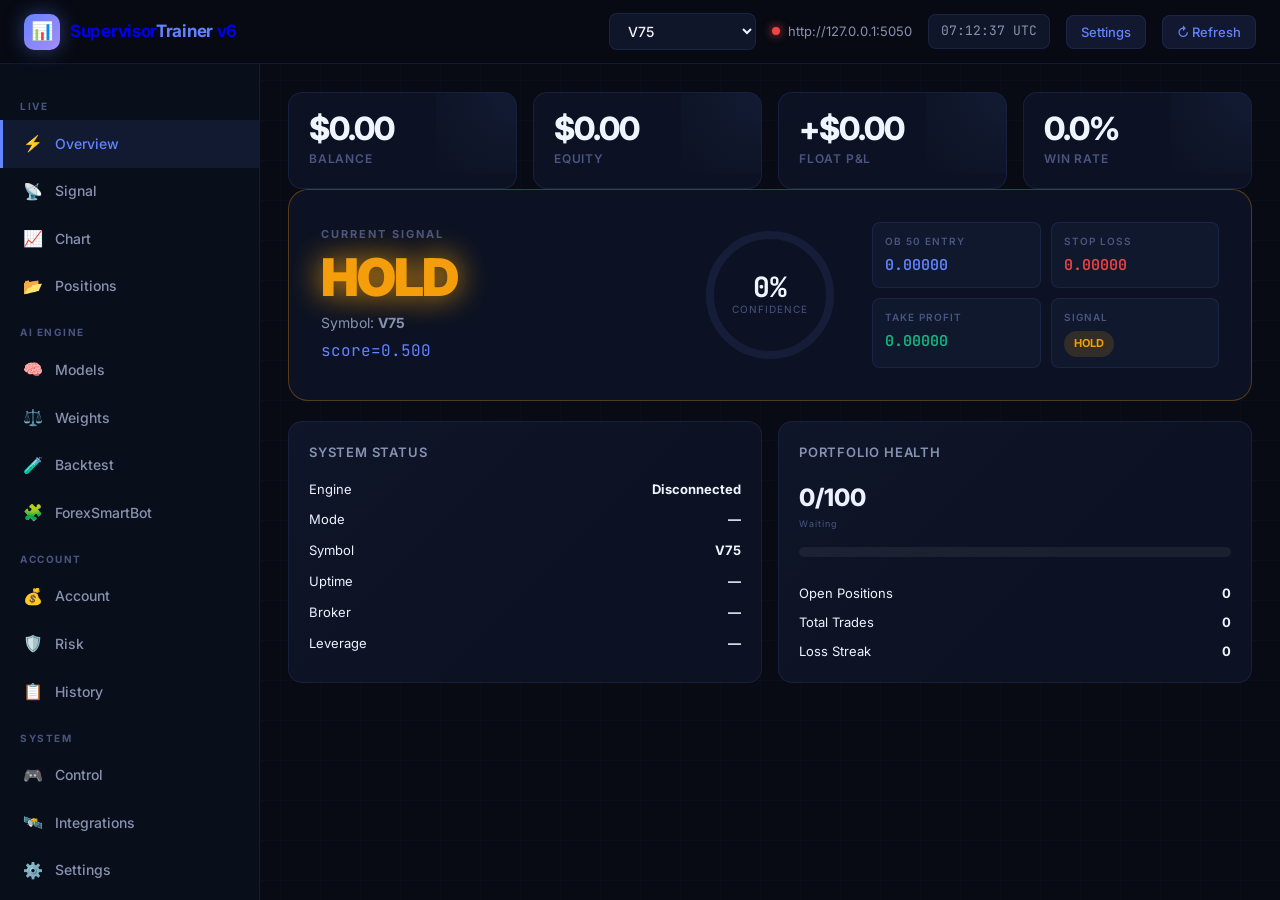
==== commit 91c7dd56: "Add integrations section with voice and vision features" ====
--- a/index.html
+++ b/index.html
@@ -54,6 +54,7 @@
 
     <div class="sidebar-section-label">System</div>
     <div class="sidebar-item" data-section="section-control"><span class="si-icon">🎮</span>Control</div>
+    <div class="sidebar-item" data-section="section-integrations"><span class="si-icon">🛰️</span>Integrations</div>
     <div class="sidebar-item" data-section="section-settings"><span class="si-icon">⚙️</span>Settings</div>
     <div class="sidebar-item" data-section="section-results"><span class="si-icon">🧾</span>Results CSV</div>
     <div class="sidebar-item" data-section="section-log"><span class="si-icon">🖥️</span>Log</div>
@@ -191,14 +192,14 @@
         </div>
         <div class="card" style="margin-top:12px">
           <div class="card-header"><div class="card-title">Trades On This Chart Symbol</div></div>
-          <div class="table-wrap"><table class="data-table"><thead><tr><th>Ticket</th><th>Type</th><th>Entry</th><th>SL</th><th>TP</th><th>P&amp;L</th></tr></thead><tbody id="chart-positions-tbody"></tbody></table></div>
+          <div class="table-wrap"><table class="data-table"><thead><tr><th>Ticket</th><th>Type</th><th>Entry</th><th>SL</th><th>TP</th><th>P&amp;L</th><th>Action</th></tr></thead><tbody id="chart-positions-tbody"></tbody></table></div>
         </div>
       </div>
     </section>
 
     <section id="section-positions" class="section">
       <div class="card"><div class="card-header"><div class="card-title">Open Positions</div><button class="btn btn-danger btn-sm" data-action="close-all">Close All</button></div>
-        <div class="table-wrap"><table class="data-table"><thead><tr><th>Ticket</th><th>Symbol</th><th>Type</th><th>Lot</th><th>Entry</th><th>SL / TP</th><th>P&amp;L</th></tr></thead><tbody id="positions-tbody"></tbody></table></div>
+        <div class="table-wrap"><table class="data-table"><thead><tr><th>Ticket</th><th>Symbol</th><th>Type</th><th>Lot</th><th>Entry</th><th>SL / TP</th><th>P&amp;L</th><th>Action</th></tr></thead><tbody id="positions-tbody"></tbody></table></div>
       </div>
     </section>
 
@@ -254,6 +255,51 @@
       <div class="card"><div class="card-header"><div class="card-title">Mode</div></div><div class="btn-row"><button class="btn btn-primary" data-action="mode-auto">Full Auto</button><button class="btn btn-ghost" data-action="mode-semi">Signal Only</button><button class="btn btn-ghost" data-action="mode-off">Off</button></div></div>
     </div></section>
 
+    <section id="section-integrations" class="section">
+      <div class="grid-4">
+        <div class="stat-tile"><div class="stat-tile-val" id="int-telegram-status">-</div><div class="stat-tile-label">Telegram</div></div>
+        <div class="stat-tile"><div class="stat-tile-val" id="int-voice-status">-</div><div class="stat-tile-label">Voice</div></div>
+        <div class="stat-tile"><div class="stat-tile-val" id="int-vision-status">-</div><div class="stat-tile-label">Vision</div></div>
+        <div class="stat-tile"><div class="stat-tile-val" id="int-synthetic-status">-</div><div class="stat-tile-label">Synthetic Lab</div></div>
+      </div>
+      <div class="grid-2">
+        <div class="card">
+          <div class="card-header"><div class="card-title">Voice Interface</div></div>
+          <div class="subtle-note">Connected to the copied `voice_interface` module and ready for Telegram/assistant commands.</div>
+          <div class="form-group"><label class="form-label">Prompt</label><input class="form-input" id="voice-text-input" type="text" placeholder="hey rich give me a market briefing" /></div>
+          <div class="btn-row"><button class="btn btn-primary" id="voice-send-btn">Send Voice Prompt</button></div>
+          <pre class="integration-output" id="voice-output">No voice reply yet.</pre>
+        </div>
+        <div class="card">
+          <div class="card-header"><div class="card-title">Vision Structure</div></div>
+          <div class="subtle-note">Uses the copied market structure engine to read candles and return BOS, MSS, OB, FVG and sweep events.</div>
+          <div class="grid-2 compact-grid">
+            <div class="form-group"><label class="form-label">Symbol</label><input class="form-input" id="vision-symbol-input" type="text" value="XAUUSD" /></div>
+            <div class="form-group"><label class="form-label">Timeframe</label><input class="form-input" id="vision-timeframe-input" type="text" value="M15" /></div>
+          </div>
+          <div class="btn-row"><button class="btn btn-primary" id="vision-run-btn">Analyze Structure</button></div>
+          <pre class="integration-output" id="vision-output">No structure events yet.</pre>
+        </div>
+      </div>
+      <div class="card">
+        <div class="card-header"><div class="card-title">Synthetic Lab</div></div>
+        <div class="subtle-note">Run multiple synthetic scenario passes to compare outcome ranges before pushing live changes.</div>
+        <div class="grid-4 compact-grid">
+          <div class="form-group"><label class="form-label">Symbol</label><input class="form-input" id="synthetic-symbol-input" type="text" value="XAUUSD" /></div>
+          <div class="form-group"><label class="form-label">Runs</label><input class="form-input" id="synthetic-runs-input" type="number" value="8" /></div>
+          <div class="form-group"><label class="form-label">Days</label><input class="form-input" id="synthetic-days-input" type="number" value="30" /></div>
+          <div class="form-group"><label class="form-label">Seed</label><input class="form-input" id="synthetic-seed-input" type="number" value="4242" /></div>
+        </div>
+        <div class="btn-row"><button class="btn btn-primary" id="synthetic-run-btn">Run Synthetic Lab</button></div>
+        <div class="table-wrap">
+          <table class="data-table">
+            <thead><tr><th>Run</th><th>Trades</th><th>Win Rate</th><th>ROI</th><th>Max DD</th><th>Ending Balance</th><th>Bias</th></tr></thead>
+            <tbody id="synthetic-tbody"></tbody>
+          </table>
+        </div>
+      </div>
+    </section>
+
     <section id="section-settings" class="section">
       <div class="grid-2">
         <div class="card">
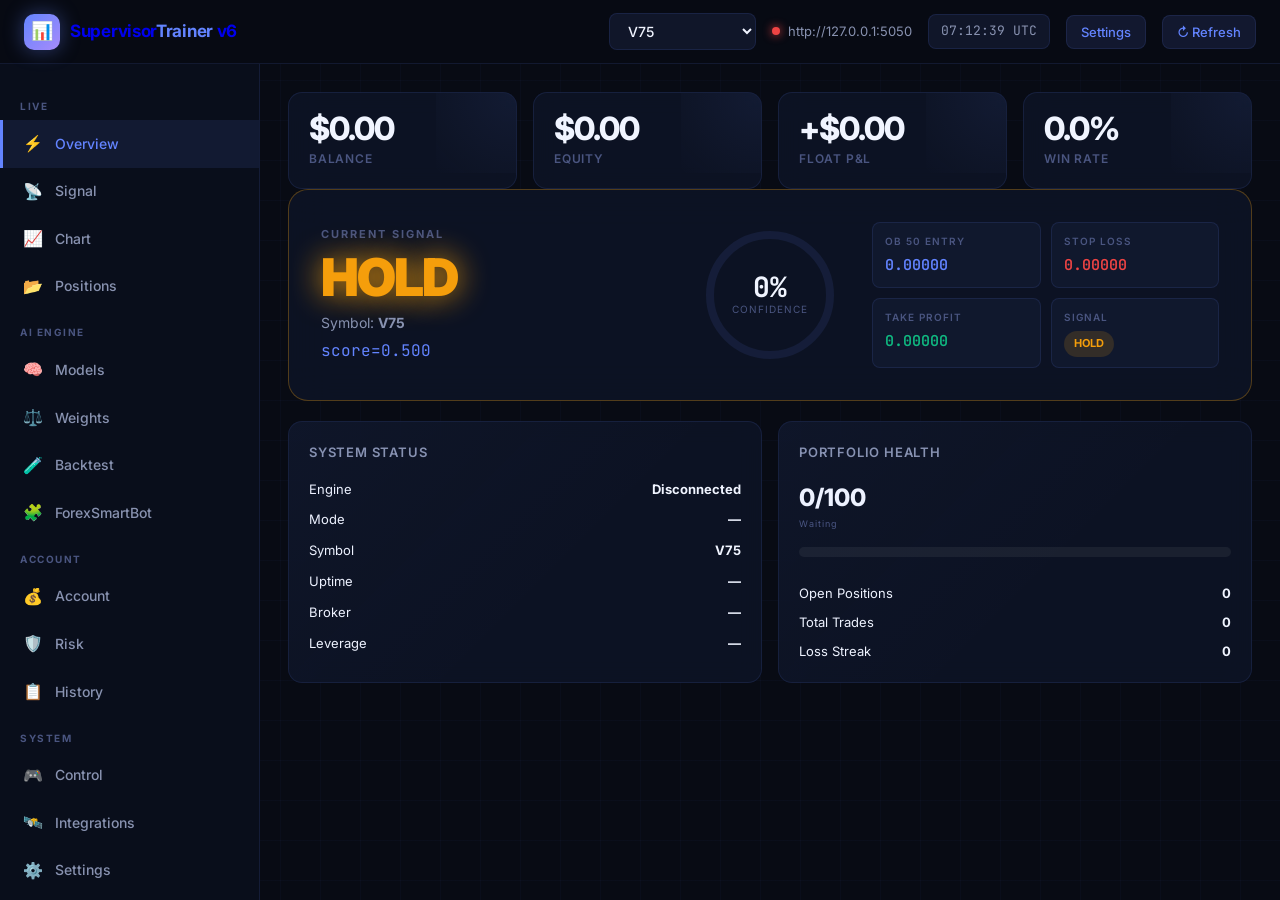
==== commit 0d92c411: "Harden static hosting flow and polish ForexSmartBot web UI" ====
--- a/index.html
+++ b/index.html
@@ -3,368 +3,15 @@
 <head>
   <meta charset="UTF-8" />
   <meta name="viewport" content="width=device-width,initial-scale=1" />
-  <title>SupervisorTrainer Command Center v6</title>
-  <link rel="stylesheet" href="./style.css" />
+  <title>Supervisor Redirect</title>
+  <script>
+    (function () {
+      const target = new URL("./command_center.html", window.location.href);
+      target.search = window.location.search || "";
+      target.hash = window.location.hash || "";
+      window.location.replace(target.toString());
+    })();
+  </script>
 </head>
-<body>
-  <nav class="navbar">
-    <button class="nav-hamburger" aria-label="menu">☰</button>
-    <a href="#" class="nav-logo">
-      <div class="nav-logo-icon">📊</div>
-      <div class="nav-logo-text">Supervisor<span>Trainer</span> v6</div>
-    </a>
-    <div class="nav-spacer"></div>
-    <select id="nav-symbol-select" class="nav-symbol-select">
-      <optgroup label="Forex">
-        <option value="EURUSD">EURUSD</option><option value="GBPUSD">GBPUSD</option><option value="USDJPY">USDJPY</option><option value="GBPJPY">GBPJPY</option><option value="AUDUSD">AUDUSD</option><option value="USDCAD">USDCAD</option><option value="USDCHF">USDCHF</option><option value="NZDUSD">NZDUSD</option><option value="EURJPY">EURJPY</option><option value="EURGBP">EURGBP</option><option value="EURAUD">EURAUD</option><option value="GBPCHF">GBPCHF</option>
-      </optgroup>
-      <optgroup label="Metals">
-        <option value="XAUUSD">XAUUSD</option><option value="XAGUSD">XAGUSD</option>
-      </optgroup>
-      <optgroup label="Crypto">
-        <option value="BTCUSD">BTCUSD</option><option value="ETHUSD">ETHUSD</option><option value="LTCUSD">LTCUSD</option><option value="XRPUSD">XRPUSD</option><option value="SOLUSD">SOLUSD</option>
-      </optgroup>
-      <optgroup label="Synthetics">
-        <option value="V10">V10</option><option value="V25">V25</option><option value="V50">V50</option><option value="V75" selected>V75</option><option value="V100">V100</option><option value="CRASH300">CRASH300</option><option value="BOOM300">BOOM300</option><option value="CRASH500">CRASH500</option><option value="BOOM500">BOOM500</option><option value="CRASH1000">CRASH1000</option><option value="BOOM1000">BOOM1000</option>
-      </optgroup>
-    </select>
-    <div class="nav-status"><span class="nav-dot"></span><span id="bridge-url">http://127.0.0.1:5050</span></div>
-    <div class="nav-time" id="nav-time">--:--:-- UTC</div>
-    <button class="nav-refresh-btn" id="nav-settings-btn">Settings</button>
-    <button class="nav-refresh-btn" id="refresh-btn">↻ Refresh</button>
-  </nav>
-
-  <aside class="sidebar">
-    <div class="sidebar-section-label">Live</div>
-    <div class="sidebar-item active" data-section="section-overview"><span class="si-icon">⚡</span>Overview</div>
-    <div class="sidebar-item" data-section="section-signal"><span class="si-icon">📡</span>Signal</div>
-    <div class="sidebar-item" data-section="section-chart"><span class="si-icon">📈</span>Chart</div>
-    <div class="sidebar-item" data-section="section-positions"><span class="si-icon">📂</span>Positions</div>
-
-    <div class="sidebar-section-label">AI Engine</div>
-    <div class="sidebar-item" data-section="section-models"><span class="si-icon">🧠</span>Models</div>
-    <div class="sidebar-item" data-section="section-weights"><span class="si-icon">⚖️</span>Weights</div>
-    <div class="sidebar-item" data-section="section-backtest"><span class="si-icon">🧪</span>Backtest</div>
-    <div class="sidebar-item" data-section="section-forexsmartbot"><span class="si-icon">🧩</span>ForexSmartBot</div>
-
-    <div class="sidebar-section-label">Account</div>
-    <div class="sidebar-item" data-section="section-account"><span class="si-icon">💰</span>Account</div>
-    <div class="sidebar-item" data-section="section-risk"><span class="si-icon">🛡️</span>Risk</div>
-    <div class="sidebar-item" data-section="section-history"><span class="si-icon">📋</span>History</div>
-
-    <div class="sidebar-section-label">System</div>
-    <div class="sidebar-item" data-section="section-control"><span class="si-icon">🎮</span>Control</div>
-    <div class="sidebar-item" data-section="section-integrations"><span class="si-icon">🛰️</span>Integrations</div>
-    <div class="sidebar-item" data-section="section-settings"><span class="si-icon">⚙️</span>Settings</div>
-    <div class="sidebar-item" data-section="section-results"><span class="si-icon">🧾</span>Results CSV</div>
-    <div class="sidebar-item" data-section="section-log"><span class="si-icon">🖥️</span>Log</div>
-    <div class="sidebar-footer"><div class="sidebar-version">Fast Poll: 2s</div></div>
-  </aside>
-
-  <main class="main">
-    <section id="section-overview" class="section active">
-      <div class="grid-4">
-        <div class="stat-tile"><div class="stat-tile-val" id="acc-balance">$0.00</div><div class="stat-tile-label">Balance</div></div>
-        <div class="stat-tile"><div class="stat-tile-val" id="acc-equity">$0.00</div><div class="stat-tile-label">Equity</div></div>
-        <div class="stat-tile"><div class="stat-tile-val pos" id="acc-float">+$0.00</div><div class="stat-tile-label">Float P&amp;L</div></div>
-        <div class="stat-tile"><div class="stat-tile-val" id="risk-winrate">0.0%</div><div class="stat-tile-label">Win Rate</div></div>
-      </div>
-
-      <div class="hero-card hold-glow">
-        <div class="hero-grid">
-          <div class="hero-left">
-            <div class="hero-label">Current Signal</div>
-            <div class="hero-signal HOLD" id="hero-signal-text">HOLD</div>
-            <div class="hero-sub">Symbol: <b id="signal-symbol">V75</b></div>
-            <div class="hero-score-big" id="hero-score-big">score=0.500</div>
-          </div>
-          <div class="hero-center">
-            <div class="conf-ring-wrap">
-              <svg viewBox="0 0 140 140">
-                <circle class="conf-ring-bg" cx="70" cy="70" r="60"></circle>
-                <circle id="conf-ring-fill" class="conf-ring-fill yellow" cx="70" cy="70" r="60"></circle>
-              </svg>
-              <div class="conf-ring-inner">
-                <div class="conf-ring-pct" id="conf-ring-pct">0%</div>
-                <div class="conf-ring-label">CONFIDENCE</div>
-              </div>
-            </div>
-          </div>
-          <div class="hero-right">
-            <div class="ict-grid">
-              <div class="ict-item"><div class="ict-item-label">OB 50 ENTRY</div><div class="ict-item-val accent" id="signal-ob50">0.00000</div></div>
-              <div class="ict-item"><div class="ict-item-label">STOP LOSS</div><div class="ict-item-val red" id="signal-sl">0.00000</div></div>
-              <div class="ict-item"><div class="ict-item-label">TAKE PROFIT</div><div class="ict-item-val green" id="signal-tp">0.00000</div></div>
-              <div class="ict-item"><div class="ict-item-label">SIGNAL</div><div id="signal-badge"><span class="badge hold">HOLD</span></div></div>
-            </div>
-          </div>
-        </div>
-      </div>
-
-      <div class="grid-2">
-        <div class="card">
-          <div class="card-header"><div class="card-title">System Status</div></div>
-          <div style="display:grid;gap:10px;font-size:13px">
-            <div style="display:flex;justify-content:space-between"><span>Engine</span><b id="status-engine">—</b></div>
-            <div style="display:flex;justify-content:space-between"><span>Mode</span><b id="status-mode">—</b></div>
-            <div style="display:flex;justify-content:space-between"><span>Symbol</span><b id="status-symbol">—</b></div>
-            <div style="display:flex;justify-content:space-between"><span>Uptime</span><b id="status-uptime">—</b></div>
-            <div style="display:flex;justify-content:space-between"><span>Broker</span><b id="acc-broker">—</b></div>
-            <div style="display:flex;justify-content:space-between"><span>Leverage</span><b id="acc-leverage">—</b></div>
-          </div>
-        </div>
-        <div class="card">
-          <div class="card-header"><div class="card-title">Portfolio Health</div></div>
-          <div class="health-ring-wrap">
-            <div style="flex:1">
-              <div class="health-score-num" id="health-score">0/100</div>
-              <div class="health-score-lbl" id="health-status">Waiting</div>
-              <div class="progress-wrap"><div class="progress-track"><div id="health-bar" class="progress-fill" style="width:0%"></div></div></div>
-            </div>
-          </div>
-          <div style="display:grid;gap:8px;font-size:13px;margin-top:10px">
-            <div style="display:flex;justify-content:space-between"><span>Open Positions</span><b id="risk-openpos">0</b></div>
-            <div style="display:flex;justify-content:space-between"><span>Total Trades</span><b id="risk-trades">0</b></div>
-            <div style="display:flex;justify-content:space-between"><span>Loss Streak</span><b id="risk-streak">0</b></div>
-          </div>
-        </div>
-      </div>
-    </section>
-
-    <section id="section-signal" class="section">
-      <div class="grid-2">
-        <div class="card"><div class="card-header"><div class="card-title">ICT Levels</div></div>
-          <div class="grid-2">
-            <div class="ict-item"><div class="ict-item-label">OB TOP</div><div class="ict-item-val" id="ict-obtop">0.00000</div></div>
-            <div class="ict-item"><div class="ict-item-label">OB BOTTOM</div><div class="ict-item-val" id="ict-obbot">0.00000</div></div>
-            <div class="ict-item"><div class="ict-item-label">OB 50</div><div class="ict-item-val accent" id="ict-ob50">0.00000</div></div>
-            <div class="ict-item"><div class="ict-item-label">FVG TOP</div><div class="ict-item-val" id="ict-fvgtop">0.00000</div></div>
-            <div class="ict-item"><div class="ict-item-label">FVG BOTTOM</div><div class="ict-item-val" id="ict-fvgbot">0.00000</div></div>
-            <div class="ict-item"><div class="ict-item-label">BOS</div><div class="ict-item-val yellow" id="ict-bos">—</div></div>
-            <div class="ict-item"><div class="ict-item-label">SL</div><div class="ict-item-val red" id="ict-sl">0.00000</div></div>
-            <div class="ict-item"><div class="ict-item-label">TP</div><div class="ict-item-val green" id="ict-tp">0.00000</div></div>
-          </div>
-        </div>
-        <div class="card"><div class="card-header"><div class="card-title">Model Confidence</div></div><div id="model-confidence"></div></div>
-      </div>
-    </section>
-
-    <section id="section-chart" class="section">
-      <div class="card">
-        <div class="card-header">
-          <div class="card-title">Deriv Chart - Auto switches with selected market</div>
-          <button class="btn btn-ghost btn-sm" id="chart-save-template-btn">Save Template</button>
-          <button class="btn btn-ghost btn-sm" id="chart-download-template-btn">Download Template</button>
-          <label class="btn btn-ghost btn-sm chart-upload-btn">
-            Upload Template
-            <input type="file" id="chart-upload-template-input" accept=".json,application/json" />
-          </label>
-          <button class="btn btn-primary btn-sm" id="chart-open-new-tab-btn">Open Deriv</button>
-        </div>
-        <p class="chart-note">For cross-device drawings, paste your Deriv shared layout URL in Settings. This dashboard will keep and restore it.</p>
-        <div class="chart-wrap">
-          <iframe id="deriv-chart-frame" title="Deriv Chart" loading="lazy" referrerpolicy="strict-origin-when-cross-origin"></iframe>
-        </div>
-        <div class="manual-warning">Manual trading is at your own risk. Rule #1: risk management first.</div>
-        <div class="grid-2" style="margin-top:12px">
-          <div class="card">
-            <div class="card-header"><div class="card-title">Manual Trading</div></div>
-            <div class="form-group"><label class="form-label">Side</label><input class="form-input" id="manual-side-label" value="BUY" readonly /></div>
-            <div class="form-group"><label class="form-label">Lot</label><input class="form-input" id="manual-lot" type="number" step="0.01" value="0.01" /></div>
-            <div class="form-group"><label class="form-label">Entry</label><input class="form-input" id="manual-entry" type="number" step="0.00001" /></div>
-            <div class="form-group"><label class="form-label">Stop Loss</label><input class="form-input" id="manual-sl" type="number" step="0.00001" /></div>
-            <div class="form-group"><label class="form-label">Take Profit</label><input class="form-input" id="manual-tp" type="number" step="0.00001" /></div>
-            <div class="btn-row">
-              <button class="btn btn-primary" id="manual-buy-btn">Manual Buy</button>
-              <button class="btn btn-danger" id="manual-sell-btn">Manual Sell</button>
-              <button class="btn btn-ghost" id="manual-reset-lines-btn">Reset Drag Lines</button>
-            </div>
-          </div>
-          <div class="card">
-            <div class="card-header"><div class="card-title">Drag SL / TP</div></div>
-            <div id="manual-drag-board" class="manual-drag-board">
-              <div class="drag-line drag-entry" id="drag-entry-line">ENTRY</div>
-              <div class="drag-line drag-sl" id="drag-sl-line">SL</div>
-              <div class="drag-line drag-tp" id="drag-tp-line">TP</div>
-            </div>
-            <p class="chart-note">Buy mode: drag SL below and TP above entry. Sell mode: opposite direction.</p>
-          </div>
-        </div>
-        <div class="card" style="margin-top:12px">
-          <div class="card-header"><div class="card-title">Trades On This Chart Symbol</div></div>
-          <div class="table-wrap"><table class="data-table"><thead><tr><th>Ticket</th><th>Type</th><th>Entry</th><th>SL</th><th>TP</th><th>P&amp;L</th><th>Action</th></tr></thead><tbody id="chart-positions-tbody"></tbody></table></div>
-        </div>
-      </div>
-    </section>
-
-    <section id="section-positions" class="section">
-      <div class="card"><div class="card-header"><div class="card-title">Open Positions</div><button class="btn btn-danger btn-sm" data-action="close-all">Close All</button></div>
-        <div class="table-wrap"><table class="data-table"><thead><tr><th>Ticket</th><th>Symbol</th><th>Type</th><th>Lot</th><th>Entry</th><th>SL / TP</th><th>P&amp;L</th><th>Action</th></tr></thead><tbody id="positions-tbody"></tbody></table></div>
-      </div>
-    </section>
-
-    <section id="section-models" class="section"><div class="card"><div class="card-header"><div class="card-title">AI Models</div><button class="btn btn-primary btn-sm" data-action="retrain">Retrain</button></div><div id="models-grid" class="grid-auto"></div></div></section>
-    <section id="section-weights" class="section"><div class="card"><div class="card-header"><div class="card-title">Weights</div><button class="btn btn-ghost btn-sm" data-action="reset-weights">Reset Weights</button></div><div id="weights-list"></div></div></section>
-
-    <section id="section-backtest" class="section">
-      <div class="card"><div class="card-header"><div class="card-title">Backtest</div></div>
-        <div class="form-group"><label class="form-label">Symbol</label><select id="bt-symbol-input" class="form-select"><option>EURUSD</option><option>GBPUSD</option><option>XAUUSD</option><option>BTCUSD</option><option>V75</option><option>CRASH500</option><option>BOOM500</option></select></div>
-        <div class="form-group"><label class="form-label">Days</label><input class="form-input" id="bt-days-input" type="number" value="30"></div>
-        <button class="btn btn-primary" data-action="run-backtest">Run Backtest</button>
-        <div class="progress-wrap"><div class="progress-label"><span id="backtest-status">idle</span><span id="backtest-progress">0%</span></div><div class="progress-track"><div class="progress-fill" id="backtest-bar" style="width:0%"></div></div></div>
-        <div class="grid-4">
-          <div class="stat-tile"><div class="stat-tile-val" id="bt-symbol">—</div><div class="stat-tile-label">Symbol</div></div>
-          <div class="stat-tile"><div class="stat-tile-val" id="bt-days">—</div><div class="stat-tile-label">Days</div></div>
-          <div class="stat-tile"><div class="stat-tile-val" id="bt-trades">—</div><div class="stat-tile-label">Trades</div></div>
-          <div class="stat-tile"><div class="stat-tile-val" id="bt-winrate">—</div><div class="stat-tile-label">Win Rate</div></div>
-          <div class="stat-tile"><div class="stat-tile-val" id="bt-roi">—</div><div class="stat-tile-label">ROI</div></div>
-          <div class="stat-tile"><div class="stat-tile-val" id="bt-maxdd">—</div><div class="stat-tile-label">Max DD</div></div>
-          <div class="stat-tile"><div class="stat-tile-val" id="bt-sharpe">—</div><div class="stat-tile-label">Sharpe</div></div>
-        </div>
-      </div>
-    </section>
-
-    <section id="section-forexsmartbot" class="section">
-      <div class="card">
-        <div class="card-header">
-          <div class="card-title">ForexSmartBot</div>
-          <a id="forexsmartbot-open-link" class="btn btn-ghost btn-sm" href="http://127.0.0.1:8080/" target="_blank" rel="noreferrer">Open Full View</a>
-        </div>
-        <div class="subtle-note">Shared dashboard stack: same bridge, same models, separate app section.</div>
-        <div class="iframe-shell">
-          <iframe id="forexsmartbot-frame" title="ForexSmartBot dashboard" loading="lazy"></iframe>
-        </div>
-      </div>
-    </section>
-
-    <section id="section-account" class="section"><div class="grid-4">
-      <div class="stat-tile"><div class="stat-tile-val" id="acc-balance2">$0.00</div><div class="stat-tile-label">Balance</div></div>
-      <div class="stat-tile"><div class="stat-tile-val" id="acc-equity2">$0.00</div><div class="stat-tile-label">Equity</div></div>
-      <div class="stat-tile"><div class="stat-tile-val" id="acc-float2">+$0.00</div><div class="stat-tile-label">Float</div></div>
-      <div class="stat-tile"><div class="stat-tile-val" id="acc-margin">$0.00</div><div class="stat-tile-label">Margin</div></div>
-      <div class="stat-tile"><div class="stat-tile-val" id="acc-marginlevel">0%</div><div class="stat-tile-label">Margin Level</div></div>
-      <div class="stat-tile"><div class="stat-tile-val" id="risk-dailypnl">$0.00</div><div class="stat-tile-label">Daily P&amp;L</div></div>
-    </div></section>
-
-    <section id="section-risk" class="section"><div class="grid-2"><div class="card"><div class="card-header"><div class="card-title">Risk Settings</div></div><div style="display:grid;gap:10px"><div style="display:flex;justify-content:space-between"><span>Risk / Trade</span><b id="risk-pct">1.0%</b></div><div style="display:flex;justify-content:space-between"><span>Daily Limit</span><b id="risk-daily">5.0%</b></div><div style="display:flex;justify-content:space-between"><span>Max Drawdown</span><b id="risk-maxdd">10.0%</b></div></div></div><div class="card"><div class="card-header"><div class="card-title">Lot Calculator</div></div><div class="form-group"><label class="form-label">Balance</label><input class="form-input" type="number" id="calc-balance" value="10000"></div><div class="form-group"><label class="form-label">Risk %</label><input class="form-input" type="number" id="calc-risk" value="1"></div><div class="form-group"><label class="form-label">SL (pips)</label><input class="form-input" type="number" id="calc-sl" value="20"></div><button class="btn btn-primary btn-sm" onclick="calcLot()">Calculate</button><div id="calc-result" style="margin-top:12px;font-size:20px;font-weight:800"></div></div></div></section>
-
-    <section id="section-history" class="section"><div class="card"><div class="card-header"><div class="card-title">History</div></div><div class="table-wrap"><table class="data-table"><thead><tr><th>Date</th><th>Symbol</th><th>Type</th><th>Lot</th><th>P&amp;L</th><th>Ticket</th><th>Note</th></tr></thead><tbody id="history-tbody"></tbody></table></div></div></section>
-
-    <section id="section-control" class="section"><div class="grid-2">
-      <div class="card"><div class="card-header"><div class="card-title">Trading Control</div></div><div class="btn-row"><button class="btn btn-primary" data-action="start-trading">Start</button><button class="btn btn-danger" data-action="stop-trading">Stop</button><button class="btn btn-ghost" data-action="pause">Pause</button><button class="btn btn-ghost" data-action="resume">Resume</button></div></div>
-      <div class="card"><div class="card-header"><div class="card-title">Mode</div></div><div class="btn-row"><button class="btn btn-primary" data-action="mode-auto">Full Auto</button><button class="btn btn-ghost" data-action="mode-semi">Signal Only</button><button class="btn btn-ghost" data-action="mode-off">Off</button></div></div>
-    </div></section>
-
-    <section id="section-integrations" class="section">
-      <div class="grid-4">
-        <div class="stat-tile"><div class="stat-tile-val" id="int-telegram-status">-</div><div class="stat-tile-label">Telegram</div></div>
-        <div class="stat-tile"><div class="stat-tile-val" id="int-voice-status">-</div><div class="stat-tile-label">Voice</div></div>
-        <div class="stat-tile"><div class="stat-tile-val" id="int-vision-status">-</div><div class="stat-tile-label">Vision</div></div>
-        <div class="stat-tile"><div class="stat-tile-val" id="int-synthetic-status">-</div><div class="stat-tile-label">Synthetic Lab</div></div>
-      </div>
-      <div class="grid-2">
-        <div class="card">
-          <div class="card-header"><div class="card-title">Voice Interface</div></div>
-          <div class="subtle-note">Connected to the copied `voice_interface` module and ready for Telegram/assistant commands.</div>
-          <div class="form-group"><label class="form-label">Prompt</label><input class="form-input" id="voice-text-input" type="text" placeholder="hey rich give me a market briefing" /></div>
-          <div class="btn-row"><button class="btn btn-primary" id="voice-send-btn">Send Voice Prompt</button></div>
-          <pre class="integration-output" id="voice-output">No voice reply yet.</pre>
-        </div>
-        <div class="card">
-          <div class="card-header"><div class="card-title">Vision Structure</div></div>
-          <div class="subtle-note">Uses the copied market structure engine to read candles and return BOS, MSS, OB, FVG and sweep events.</div>
-          <div class="grid-2 compact-grid">
-            <div class="form-group"><label class="form-label">Symbol</label><input class="form-input" id="vision-symbol-input" type="text" value="XAUUSD" /></div>
-            <div class="form-group"><label class="form-label">Timeframe</label><input class="form-input" id="vision-timeframe-input" type="text" value="M15" /></div>
-          </div>
-          <div class="btn-row"><button class="btn btn-primary" id="vision-run-btn">Analyze Structure</button></div>
-          <pre class="integration-output" id="vision-output">No structure events yet.</pre>
-        </div>
-      </div>
-      <div class="card">
-        <div class="card-header"><div class="card-title">Synthetic Lab</div></div>
-        <div class="subtle-note">Run multiple synthetic scenario passes to compare outcome ranges before pushing live changes.</div>
-        <div class="grid-4 compact-grid">
-          <div class="form-group"><label class="form-label">Symbol</label><input class="form-input" id="synthetic-symbol-input" type="text" value="XAUUSD" /></div>
-          <div class="form-group"><label class="form-label">Runs</label><input class="form-input" id="synthetic-runs-input" type="number" value="8" /></div>
-          <div class="form-group"><label class="form-label">Days</label><input class="form-input" id="synthetic-days-input" type="number" value="30" /></div>
-          <div class="form-group"><label class="form-label">Seed</label><input class="form-input" id="synthetic-seed-input" type="number" value="4242" /></div>
-        </div>
-        <div class="btn-row"><button class="btn btn-primary" id="synthetic-run-btn">Run Synthetic Lab</button></div>
-        <div class="table-wrap">
-          <table class="data-table">
-            <thead><tr><th>Run</th><th>Trades</th><th>Win Rate</th><th>ROI</th><th>Max DD</th><th>Ending Balance</th><th>Bias</th></tr></thead>
-            <tbody id="synthetic-tbody"></tbody>
-          </table>
-        </div>
-      </div>
-    </section>
-
-    <section id="section-settings" class="section">
-      <div class="grid-2">
-        <div class="card">
-          <div class="card-header"><div class="card-title">Backend Connection</div></div>
-          <div class="form-group">
-            <label class="form-label" for="settings-bridge-url">Bridge URL / Backend Key</label>
-            <input class="form-input" id="settings-bridge-url" type="text" placeholder="https://your-cloudflare-url" />
-          </div>
-          <div class="form-group">
-            <label class="form-label" for="settings-broker-select">Broker Mode</label>
-            <select class="form-select" id="settings-broker-select">
-              <option value="auto">Auto Detect (Recommended)</option>
-              <option value="mt5">MetaTrader 5</option>
-              <option value="deriv">Deriv</option>
-            </select>
-          </div>
-          <div class="btn-row">
-            <button class="btn btn-primary" id="settings-connect-toggle">Connect</button>
-            <button class="btn btn-ghost" id="settings-save-btn">Save URL</button>
-          </div>
-          <div class="settings-state-grid">
-            <div><span class="settings-k">Connection</span><b id="settings-connect-state">Disconnected</b></div>
-            <div><span class="settings-k">Backend</span><b id="settings-backend-state">Unknown</b></div>
-            <div><span class="settings-k">Last Sync</span><b id="settings-last-sync">Never</b></div>
-            <div><span class="settings-k">Polling</span><b id="settings-poll-rate">2000 ms</b></div>
-          </div>
-          <label class="settings-check">
-            <input id="settings-auto-symbol" type="checkbox" checked />
-            <span>Auto sync selected symbol from backend / ingest</span>
-          </label>
-        </div>
-
-        <div class="card">
-          <div class="card-header"><div class="card-title">MT5 + Chart Sync</div></div>
-          <div class="settings-state-grid">
-            <div><span class="settings-k">MT Link</span><b id="settings-mt-link">Waiting</b></div>
-            <div><span class="settings-k">MT Symbol</span><b id="settings-mt-symbol">-</b></div>
-            <div><span class="settings-k">Ingest Bars</span><b id="settings-ingest-bars">0</b></div>
-            <div><span class="settings-k">Ingest Time</span><b id="settings-ingest-time">-</b></div>
-          </div>
-          <div class="form-group">
-            <label class="form-label" for="settings-deriv-layout-url">Deriv Shared Layout URL (optional)</label>
-            <input class="form-input" id="settings-deriv-layout-url" type="text" placeholder="https://charts.deriv.com/deriv?t=..." />
-          </div>
-          <div class="btn-row">
-            <button class="btn btn-ghost" id="settings-apply-layout-btn">Apply Layout URL</button>
-          </div>
-        </div>
-      </div>
-    </section>
-
-    <section id="section-results" class="section"><div class="card"><div class="card-header"><div class="card-title">Supervisor Results CSV</div></div><div class="table-wrap"><table class="data-table"><thead><tr><th>Step</th><th>Date</th><th>Close</th><th>Ensemble</th><th>Signal</th><th>Actual</th></tr></thead><tbody id="results-tbody"></tbody></table></div></div></section>
-    <section id="section-log" class="section"><div class="card"><div class="card-header"><div class="card-title">System Log</div></div><div class="log-terminal" id="log-terminal"></div></div></section>
-  </main>
-
-  <div id="model-info-modal" class="modal-backdrop">
-    <div class="modal-card">
-      <div class="modal-header">
-        <h3 id="model-info-title">Model Info</h3>
-        <button class="btn btn-ghost btn-sm" id="model-info-close-btn">Close</button>
-      </div>
-      <p id="model-info-body" class="modal-body"></p>
-    </div>
-  </div>
-
-  <script src="./app.js"></script>
-</body>
+<body></body>
 </html>
